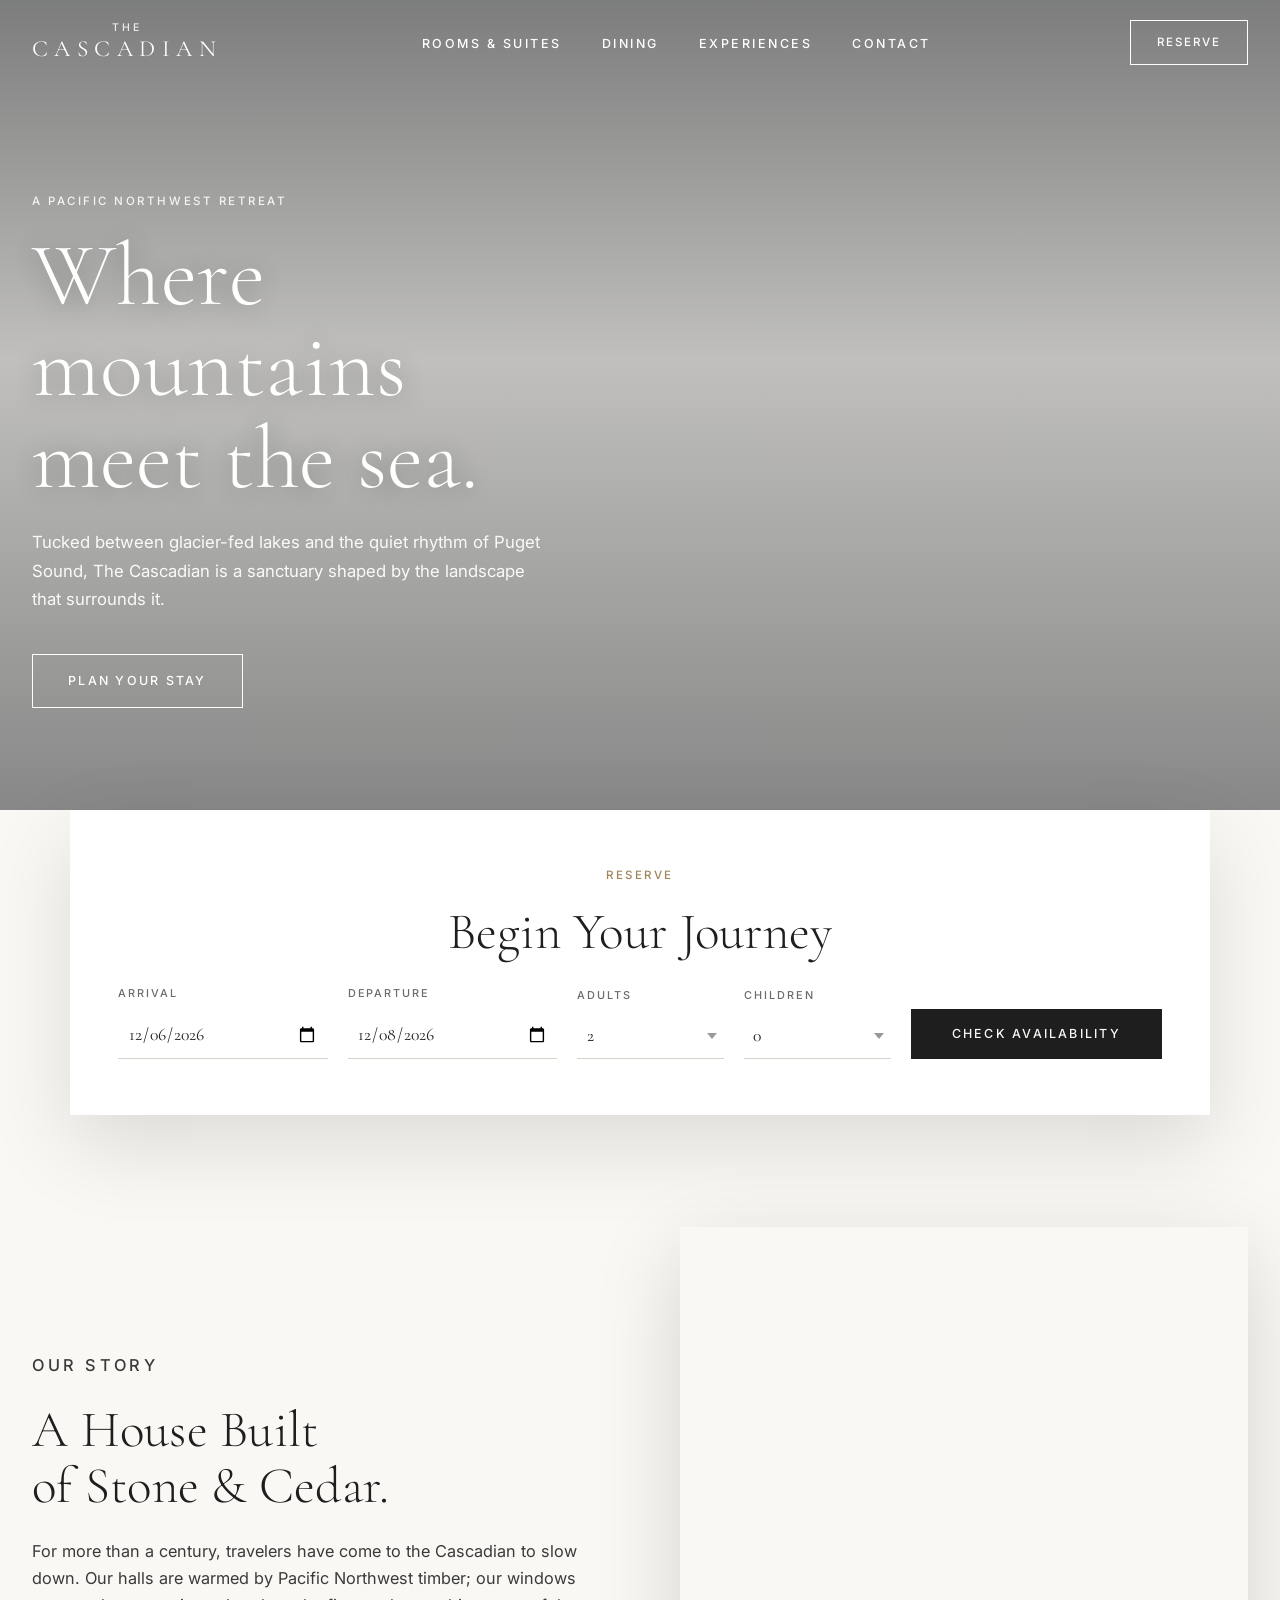
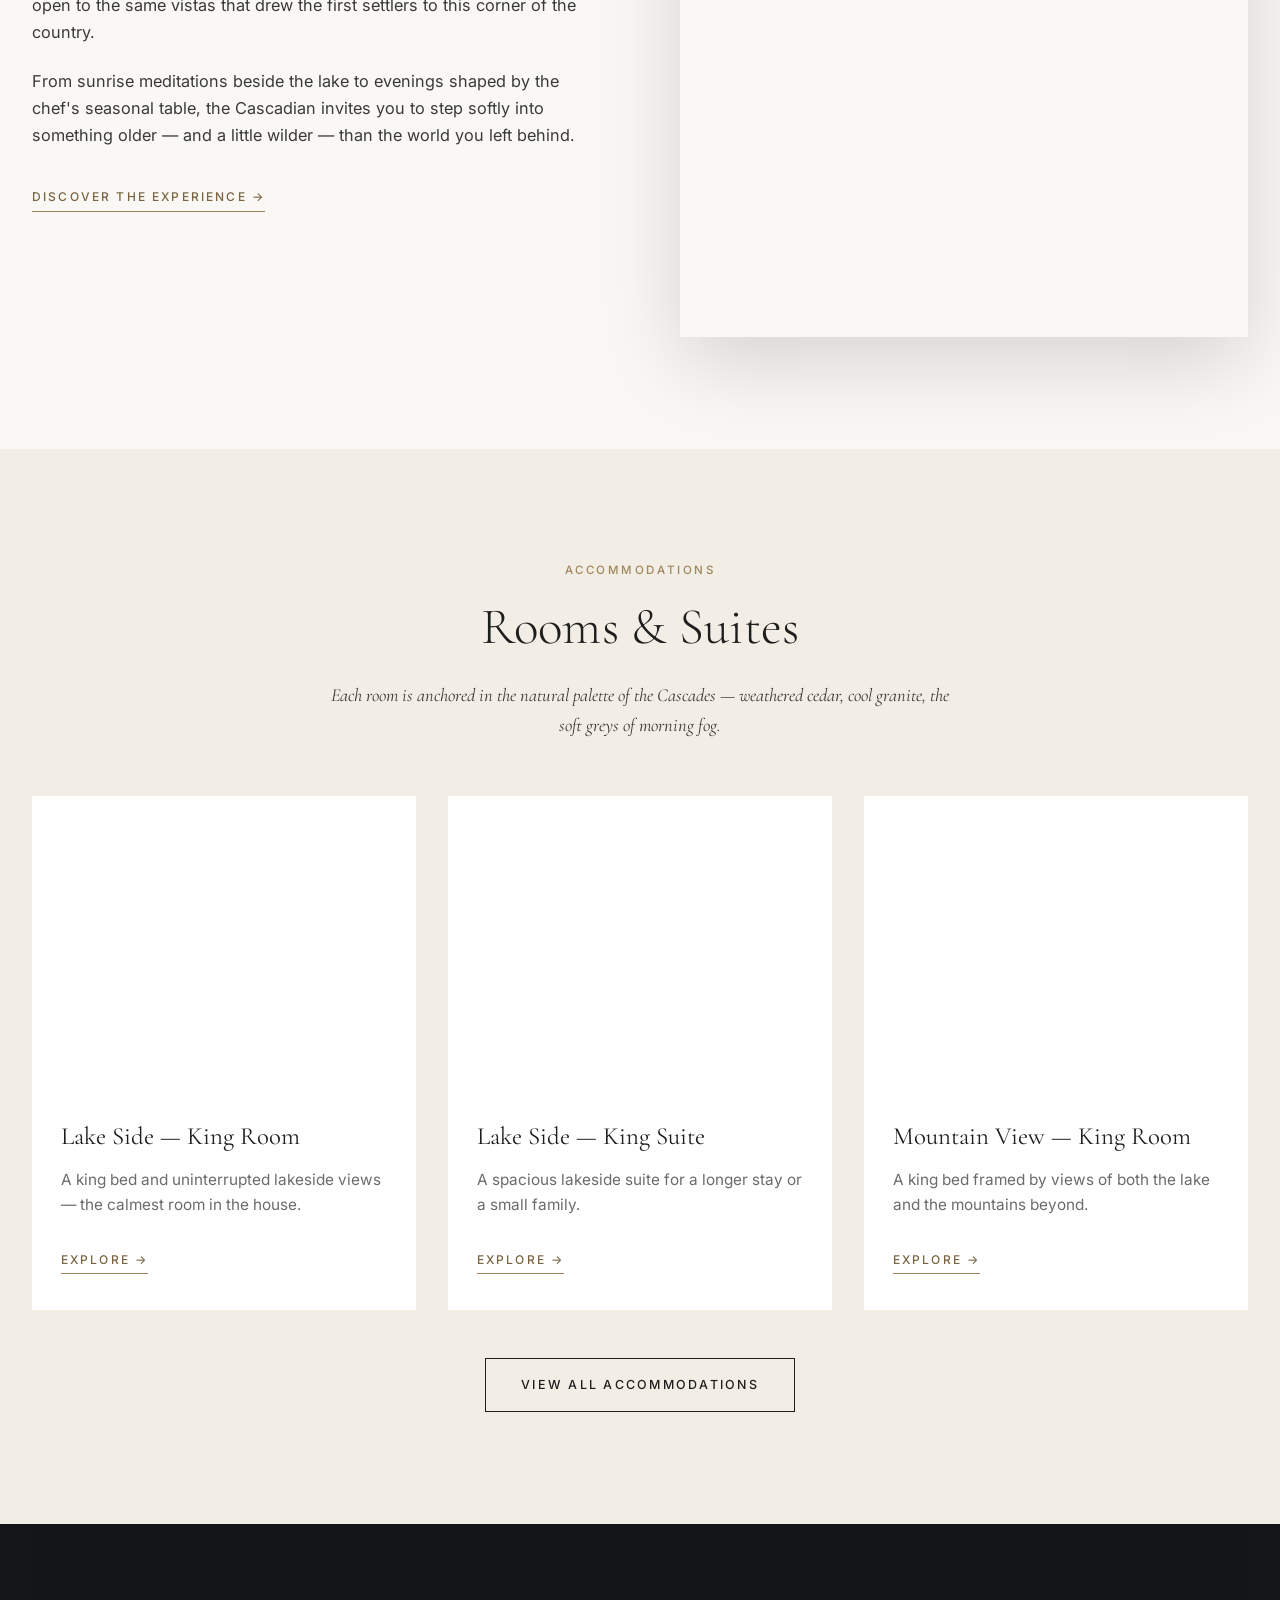
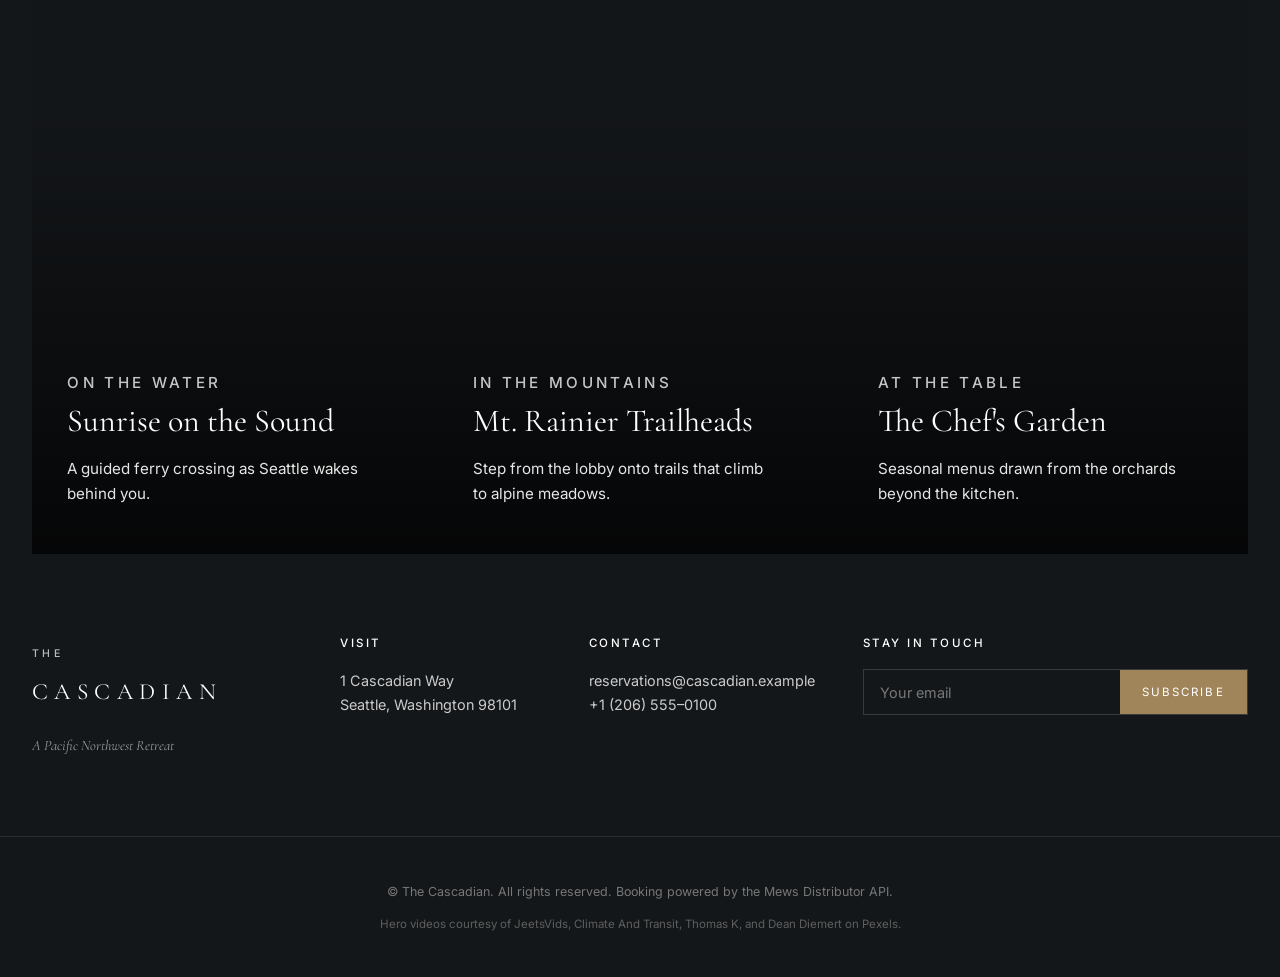
==== index.html @ 7eb07681 "Initial commit" ====
<!DOCTYPE html>
<html lang="en">
<head>
  <meta charset="UTF-8" />
  <meta name="viewport" content="width=device-width, initial-scale=1.0" />
  <title>The Cascadian — A Pacific Northwest Retreat</title>
  <meta name="description" content="The Cascadian — a luxury hideaway in the heart of the Pacific Northwest. Glacier vistas, alpine forests, and the timeless calm of the Sound." />

  <link rel="preconnect" href="https://fonts.googleapis.com" />
  <link rel="preconnect" href="https://fonts.gstatic.com" crossorigin />
  <link href="https://fonts.googleapis.com/css2?family=Cormorant+Garamond:wght@300;400;500;600&family=Inter:wght@300;400;500;600&display=swap" rel="stylesheet" />

  <link rel="stylesheet" href="css/main.css" />
  <link rel="stylesheet" href="css/booking.css" />
</head>
<body>

  <!-- ===================== NAV ===================== -->
  <header class="site-header" id="site-header">
    <div class="nav-inner">
      <a href="index.html" class="brand">
        <span class="brand-mark">THE</span>
        <span class="brand-name">CASCADIAN</span>
      </a>

      <nav class="primary-nav" aria-label="Primary">
        <ul>
          <li><a href="rooms.html">Rooms &amp; Suites</a></li>
          <li><a href="dining.html">Dining</a></li>
          <li><a href="experiences.html">Experiences</a></li>
          <li><a href="#contact">Contact</a></li>
        </ul>
      </nav>

      <a href="#booking" class="cta-book">Reserve</a>
    </div>
  </header>

  <!-- ===================== HERO ===================== -->
  <section class="hero" id="hero">
    <div class="hero-video-stage" aria-hidden="true">
      <video class="hero-video active" autoplay muted loop playsinline preload="auto"
             data-credit="Video by JeetsVids / Pexels"
             src="assets/videos/hero-4-seattle-sunrise.mp4"></video>
      <video class="hero-video" muted loop playsinline preload="auto"
             data-credit="Video by Climate And Transit / Pexels"
             src="assets/videos/hero-3-seattle-from-ferry.mp4"></video>
      <video class="hero-video" muted loop playsinline preload="auto"
             data-credit="Video by Thomas K / Pexels"
             src="assets/videos/hero-5-diablo-lake.mp4"></video>
      <video class="hero-video" muted loop playsinline preload="auto"
             data-credit="Video by Dean Diemert / Pexels"
             src="assets/videos/hero-6-mt-rainier.mp4"></video>
      <video class="hero-video" muted loop playsinline preload="auto"
             data-credit="Video by JeetsVids / Pexels"
             src="assets/videos/hero-7-seattle-sailboat.mp4"></video>
      <div class="hero-tint"></div>
    </div>

    <div class="hero-copy">
      <p class="eyebrow">A Pacific Northwest Retreat</p>
      <h1 class="hero-title">
        Where mountains<br/>
        meet the sea.
      </h1>
      <p class="hero-sub">
        Tucked between glacier-fed lakes and the quiet rhythm of Puget Sound,
        The Cascadian is a sanctuary shaped by the landscape that surrounds it.
      </p>
      <a href="#booking" class="hero-cta">Plan Your Stay</a>
    </div>

    <div class="hero-credit" id="hero-credit"></div>

    <div class="hero-dots" aria-hidden="true">
      <button class="dot active" data-i="0"></button>
      <button class="dot" data-i="1"></button>
      <button class="dot" data-i="2"></button>
      <button class="dot" data-i="3"></button>
      <button class="dot" data-i="4"></button>
    </div>
  </section>

  <!-- ===================== BOOKING WIDGET ===================== -->
  <section class="booking-section" id="booking">
    <div class="container">
      <div class="booking-card">
        <p class="eyebrow center">Reserve</p>
        <h2 class="section-title center">Begin Your Journey</h2>

        <form id="booking-form" class="booking-form" autocomplete="off">
          <div class="field">
            <label for="arrival">Arrival</label>
            <input type="date" id="arrival" name="arrival" required />
          </div>
          <div class="field">
            <label for="departure">Departure</label>
            <input type="date" id="departure" name="departure" required />
          </div>
          <div class="field">
            <label for="adults">Adults</label>
            <select id="adults" name="adults">
              <option value="1">1</option>
              <option value="2" selected>2</option>
              <option value="3">3</option>
              <option value="4">4</option>
            </select>
          </div>
          <div class="field">
            <label for="children">Children</label>
            <select id="children" name="children">
              <option value="0" selected>0</option>
              <option value="1">1</option>
              <option value="2">2</option>
              <option value="3">3</option>
            </select>
          </div>
          <button type="submit" class="btn-primary">Check Availability</button>
        </form>

        <div id="availability-results" class="availability-results" aria-live="polite"></div>
      </div>
    </div>
  </section>

  <!-- ===================== STORY ===================== -->
  <section class="story">
    <div class="container two-col">
      <div class="col-text">
        <p class="eyebrow">Our Story</p>
        <h2 class="section-title">A House Built<br/>of Stone &amp; Cedar.</h2>
        <p>
          For more than a century, travelers have come to the Cascadian to slow
          down. Our halls are warmed by Pacific Northwest timber; our windows
          open to the same vistas that drew the first settlers to this corner of
          the country.
        </p>
        <p>
          From sunrise meditations beside the lake to evenings shaped by the
          chef's seasonal table, the Cascadian invites you to step softly into
          something older &mdash; and a little wilder &mdash; than the world you left behind.
        </p>
        <a href="experiences.html" class="link-arrow">Discover the Experience &rarr;</a>
      </div>
      <div class="col-image">
        <div class="image-frame frame-1"></div>
      </div>
    </div>
  </section>

  <!-- ===================== ROOMS PREVIEW ===================== -->
  <section class="rooms-preview">
    <div class="container">
      <p class="eyebrow center">Accommodations</p>
      <h2 class="section-title center">Rooms &amp; Suites</h2>
      <p class="section-sub center">
        Each room is anchored in the natural palette of the Cascades &mdash;
        weathered cedar, cool granite, the soft greys of morning fog.
      </p>

      <div class="rooms-grid" id="rooms-grid">
        <!-- Three signature categories — pulled from the real Mews inventory. -->
        <article class="room-card">
          <div class="room-image" style="background-image:url('https://cdn.mews-demo.com/Media/Image/dbbd5297-ca27-407a-87df-b4200133aa9d')"></div>
          <div class="room-body">
            <h3>Lake Side &mdash; King Room</h3>
            <p>A king bed and uninterrupted lakeside views &mdash; the calmest room in the house.</p>
            <a href="rooms.html" class="link-arrow">Explore &rarr;</a>
          </div>
        </article>
        <article class="room-card">
          <div class="room-image" style="background-image:url('https://cdn.mews-demo.com/Media/Image/3877921a-9c69-4304-b982-b41f011500d8')"></div>
          <div class="room-body">
            <h3>Lake Side &mdash; King Suite</h3>
            <p>A spacious lakeside suite for a longer stay or a small family.</p>
            <a href="rooms.html" class="link-arrow">Explore &rarr;</a>
          </div>
        </article>
        <article class="room-card">
          <div class="room-image" style="background-image:url('https://cdn.mews-demo.com/Media/Image/ed20877c-2d52-4e7a-87a0-b40c013f46dc')"></div>
          <div class="room-body">
            <h3>Mountain View &mdash; King Room</h3>
            <p>A king bed framed by views of both the lake and the mountains beyond.</p>
            <a href="rooms.html" class="link-arrow">Explore &rarr;</a>
          </div>
        </article>
      </div>

      <div class="center" style="margin-top: 3rem;">
        <a href="rooms.html" class="btn-secondary">View All Accommodations</a>
      </div>
    </div>
  </section>

  <!-- ===================== EXPERIENCES PREVIEW ===================== -->
  <section class="experiences-preview">
    <div class="container">
      <div class="exp-grid">
        <div class="exp-tile exp-tile-1">
          <div class="exp-overlay">
            <p class="eyebrow light">On the Water</p>
            <h3>Sunrise on the Sound</h3>
            <p>A guided ferry crossing as Seattle wakes behind you.</p>
          </div>
        </div>
        <div class="exp-tile exp-tile-2">
          <div class="exp-overlay">
            <p class="eyebrow light">In the Mountains</p>
            <h3>Mt. Rainier Trailheads</h3>
            <p>Step from the lobby onto trails that climb to alpine meadows.</p>
          </div>
        </div>
        <div class="exp-tile exp-tile-3">
          <div class="exp-overlay">
            <p class="eyebrow light">At the Table</p>
            <h3>The Chef's Garden</h3>
            <p>Seasonal menus drawn from the orchards beyond the kitchen.</p>
          </div>
        </div>
      </div>
    </div>
  </section>

  <!-- ===================== FOOTER ===================== -->
  <footer class="site-footer" id="contact">
    <div class="container footer-grid">
      <div>
        <p class="brand-mark dark">THE</p>
        <p class="brand-name dark">CASCADIAN</p>
        <p class="footer-tag">A Pacific Northwest Retreat</p>
      </div>
      <div>
        <h4>Visit</h4>
        <p>1 Cascadian Way<br/>Seattle, Washington 98101</p>
      </div>
      <div>
        <h4>Contact</h4>
        <p>reservations@cascadian.example<br/>+1 (206) 555&ndash;0100</p>
      </div>
      <div>
        <h4>Stay in Touch</h4>
        <form class="newsletter" onsubmit="event.preventDefault(); this.querySelector('button').textContent='Subscribed';">
          <input type="email" placeholder="Your email" required />
          <button type="submit">Subscribe</button>
        </form>
      </div>
    </div>
    <div class="footer-base">
      <p>&copy; The Cascadian. All rights reserved. Booking powered by the Mews Distributor API.</p>
      <p class="legal-small">Hero videos courtesy of JeetsVids, Climate And Transit, Thomas K, and Dean Diemert on Pexels.</p>
    </div>
  </footer>

  <script src="js/config.js"></script>
  <script src="js/main.js"></script>
  <script src="js/booking.js"></script>
</body>
</html>
---- css/main.css ----
/* ============================================================
   THE CASCADIAN — main stylesheet
   Inspired by ritzcarlton.com — serif display, generous whitespace,
   muted earth/ash palette.
   ============================================================ */

:root {
  --bg:        #faf8f4;   /* warm off-white */
  --ink:       #1e1e1e;
  --ink-soft:  #3a3a3a;
  --muted:     #6b6b6b;
  --line:      #d8d2c8;
  --gold:      #a0855b;   /* understated accent */
  --gold-dark: #7a6442;
  --dark:      #14171a;

  --serif: "Cormorant Garamond", "Hoefler Text", "Garamond", serif;
  --sans:  "Inter", -apple-system, BlinkMacSystemFont, "Helvetica Neue", sans-serif;

  --container: 1280px;
  --nav-h: 84px;
}

/* ===== reset ===== */
*, *::before, *::after { box-sizing: border-box; }
html, body { margin: 0; padding: 0; }
body {
  background: var(--bg);
  color: var(--ink);
  font-family: var(--sans);
  font-size: 16px;
  line-height: 1.65;
  -webkit-font-smoothing: antialiased;
  -moz-osx-font-smoothing: grayscale;
}
img, video { display: block; max-width: 100%; }
a { color: inherit; text-decoration: none; }
button { font: inherit; cursor: pointer; border: none; background: none; color: inherit; }
ul { list-style: none; padding: 0; margin: 0; }

.container { max-width: var(--container); margin: 0 auto; padding: 0 2rem; }
.center { text-align: center; }

/* ===== typography ===== */
.eyebrow {
  font-family: var(--sans);
  text-transform: uppercase;
  letter-spacing: 0.22em;
  font-size: 0.72rem;
  font-weight: 500;
  color: var(--gold);
  margin: 0 0 1.2rem 0;
}
.eyebrow.light { color: rgba(255,255,255,0.85); }
.eyebrow.center { display: block; }

.section-title {
  font-family: var(--serif);
  font-weight: 300;
  font-size: clamp(2.2rem, 4vw, 3.6rem);
  line-height: 1.1;
  letter-spacing: 0.005em;
  margin: 0 0 1.5rem 0;
}
.section-sub {
  font-family: var(--serif);
  font-style: italic;
  font-size: 1.15rem;
  color: var(--ink-soft);
  max-width: 640px;
  margin: 0 auto 3.5rem auto;
}

.link-arrow {
  display: inline-block;
  font-family: var(--sans);
  text-transform: uppercase;
  letter-spacing: 0.18em;
  font-size: 0.75rem;
  font-weight: 500;
  color: var(--gold-dark);
  border-bottom: 1px solid var(--gold);
  padding-bottom: 4px;
  margin-top: 1rem;
  transition: color .2s ease, border-color .2s ease;
}
.link-arrow:hover { color: var(--ink); border-color: var(--ink); }

/* ===== buttons ===== */
.btn-primary, .btn-secondary, .hero-cta, .cta-book {
  display: inline-block;
  font-family: var(--sans);
  text-transform: uppercase;
  letter-spacing: 0.18em;
  font-size: 0.78rem;
  font-weight: 500;
  padding: 1rem 2.2rem;
  border: 1px solid var(--ink);
  transition: background .25s ease, color .25s ease, border-color .25s ease;
}
.btn-primary { background: var(--ink); color: var(--bg); }
.btn-primary:hover { background: transparent; color: var(--ink); }
.btn-secondary { background: transparent; color: var(--ink); }
.btn-secondary:hover { background: var(--ink); color: var(--bg); }

/* ===== nav ===== */
.site-header {
  position: fixed; top: 0; left: 0; right: 0;
  height: var(--nav-h);
  z-index: 100;
  background: transparent;
  transition: background .35s ease, box-shadow .35s ease, color .35s ease;
  color: #fff;
}
.site-header.scrolled {
  background: rgba(250, 248, 244, 0.97);
  color: var(--ink);
  box-shadow: 0 1px 0 var(--line);
}
.nav-inner {
  max-width: var(--container);
  height: 100%;
  margin: 0 auto;
  padding: 0 2rem;
  display: flex;
  align-items: center;
  justify-content: space-between;
  gap: 2rem;
}
.brand { display: flex; flex-direction: column; align-items: center; line-height: 1; }
.brand-mark {
  font-family: var(--sans);
  font-size: 0.66rem;
  font-weight: 500;
  letter-spacing: 0.32em;
  opacity: 0.85;
}
.brand-name {
  font-family: var(--serif);
  font-size: 1.45rem;
  font-weight: 400;
  letter-spacing: 0.28em;
  margin-top: 4px;
}
.brand-mark.dark { color: var(--ink); }
.brand-name.dark { color: var(--ink); }

.primary-nav ul {
  display: flex;
  gap: 2.5rem;
}
.primary-nav a {
  font-size: 0.78rem;
  text-transform: uppercase;
  letter-spacing: 0.2em;
  font-weight: 500;
  padding: .5rem 0;
  border-bottom: 1px solid transparent;
  transition: border-color .25s ease;
}
.primary-nav a:hover { border-color: currentColor; }

.cta-book {
  padding: .75rem 1.6rem;
  border-color: currentColor;
  font-size: 0.72rem;
}
.cta-book:hover { background: currentColor; color: var(--ink); }
.site-header.scrolled .cta-book:hover { background: var(--ink); color: var(--bg); }

/* ===== hero ===== */
.hero {
  position: relative;
  min-height: 100vh;
  width: 100%;
  overflow: hidden;
  color: #fff;
  display: flex;
  align-items: center;
}
.hero-video-stage {
  position: absolute; inset: 0;
  z-index: 0;
}
.hero-video {
  position: absolute; inset: 0;
  width: 100%; height: 100%;
  object-fit: cover;
  opacity: 0;
  transition: opacity 1.6s ease-in-out;
}
.hero-video.active { opacity: 1; }
.hero-tint {
  position: absolute; inset: 0;
  background:
    linear-gradient(180deg,
      rgba(20,23,26,0.55) 0%,
      rgba(20,23,26,0.25) 40%,
      rgba(20,23,26,0.55) 100%);
}

.hero-copy {
  position: relative; z-index: 2;
  max-width: var(--container);
  width: 100%;
  margin: 0 auto;
  padding: 0 2rem;
}
.hero-copy .eyebrow { color: rgba(255,255,255,0.88); }
.hero-title {
  font-family: var(--serif);
  font-weight: 300;
  font-size: clamp(2.8rem, 7vw, 6rem);
  line-height: 1.02;
  letter-spacing: 0.005em;
  margin: 0 0 1.5rem 0;
  max-width: 12ch;
  text-shadow: 0 2px 24px rgba(0,0,0,0.3);
}
.hero-sub {
  max-width: 520px;
  font-size: 1.05rem;
  line-height: 1.7;
  margin-bottom: 2.5rem;
  opacity: 0.95;
}
.hero-cta {
  color: #fff;
  border-color: #fff;
}
.hero-cta:hover { background: #fff; color: var(--ink); }

.hero-credit {
  position: absolute;
  right: 1.5rem;
  bottom: 1.25rem;
  z-index: 2;
  font-size: 0.7rem;
  letter-spacing: 0.1em;
  color: rgba(255,255,255,0.55);
  text-transform: uppercase;
}
.hero-dots {
  position: absolute;
  left: 50%;
  bottom: 2.5rem;
  z-index: 2;
  transform: translateX(-50%);
  display: flex;
  gap: 0.7rem;
}
.dot {
  width: 30px; height: 2px;
  background: rgba(255,255,255,0.4);
  transition: background .3s ease;
}
.dot.active { background: rgba(255,255,255,1); }

/* ===== sections ===== */
section { padding: 7rem 0; }

.two-col {
  display: grid;
  grid-template-columns: 1fr 1fr;
  gap: 5rem;
  align-items: center;
}
.story .col-text p {
  color: var(--ink-soft);
  margin-bottom: 1.4rem;
  font-size: 1.02rem;
}
.image-frame {
  width: 100%;
  aspect-ratio: 4/5;
  background-size: cover;
  background-position: center;
  box-shadow: 0 25px 80px rgba(0,0,0,0.15);
}
.frame-1 { background-image: url('https://images.pexels.com/photos/35660010/pexels-photo-35660010.jpeg?auto=compress&cs=tinysrgb&w=1400'); }

/* ===== rooms preview ===== */
.rooms-preview { background: #f3eee5; }
.rooms-grid {
  display: grid;
  grid-template-columns: repeat(3, 1fr);
  gap: 2rem;
}
.room-card {
  background: #fff;
  display: flex;
  flex-direction: column;
  transition: transform .35s ease, box-shadow .35s ease;
}
.room-card:hover {
  transform: translateY(-6px);
  box-shadow: 0 30px 60px rgba(0,0,0,0.12);
}
.room-image {
  width: 100%;
  aspect-ratio: 4/3;
  background-size: cover;
  background-position: center;
}
.room-body { padding: 2rem 1.8rem 2.2rem; }
.room-body h3 {
  font-family: var(--serif);
  font-weight: 400;
  font-size: 1.55rem;
  margin: 0 0 0.6rem 0;
}
.room-body p {
  color: var(--muted);
  margin: 0 0 1rem 0;
  font-size: 0.96rem;
}
.room-price {
  font-family: var(--serif);
  color: var(--ink);
  font-size: 1.1rem;
  margin: 0.5rem 0 0.5rem 0;
}
.room-price small {
  font-family: var(--sans);
  color: var(--muted);
  font-size: 0.75rem;
  letter-spacing: 0.1em;
  text-transform: uppercase;
  margin-left: 0.4rem;
}

/* ===== experiences ===== */
.experiences-preview { background: var(--dark); color: #fff; padding: 0; }
.exp-grid {
  display: grid;
  grid-template-columns: repeat(3, 1fr);
  min-height: 70vh;
}
.exp-tile {
  position: relative;
  background-size: cover;
  background-position: center;
  display: flex;
  align-items: flex-end;
  padding: 3rem 2.2rem;
  min-height: 480px;
  transition: filter .4s ease;
}
.exp-tile::before {
  content: "";
  position: absolute; inset: 0;
  background: linear-gradient(180deg, rgba(0,0,0,0.05) 30%, rgba(0,0,0,0.75) 100%);
  transition: background .4s ease;
}
.exp-tile:hover::before { background: linear-gradient(180deg, rgba(0,0,0,0.2) 0%, rgba(0,0,0,0.85) 100%); }
.exp-tile-1 { background-image: url('https://images.unsplash.com/photo-1502920917128-1aa500764cbd?auto=format&fit=crop&w=1600&q=80'); }
.exp-tile-2 { background-image: url('https://images.unsplash.com/photo-1464822759023-fed622ff2c3b?auto=format&fit=crop&w=1600&q=80'); }
.exp-tile-3 { background-image: url('https://images.unsplash.com/photo-1414235077428-338989a2e8c0?auto=format&fit=crop&w=1600&q=80'); }
.exp-overlay { position: relative; z-index: 1; }
.exp-overlay h3 {
  font-family: var(--serif);
  font-weight: 400;
  font-size: 2rem;
  margin: 0 0 0.5rem 0;
}
.exp-overlay p {
  margin: 0;
  font-size: 0.95rem;
  opacity: 0.9;
  max-width: 30ch;
}

/* ===== story ===== */
.story { background: var(--bg); }

/* ===== footer ===== */
.site-footer {
  background: var(--dark);
  color: #cbcbcb;
  padding: 5rem 0 2rem;
  font-size: 0.9rem;
}
.footer-grid {
  display: grid;
  grid-template-columns: 1.3fr 1fr 1fr 1.4fr;
  gap: 3rem;
}
.site-footer h4 {
  font-family: var(--sans);
  text-transform: uppercase;
  letter-spacing: 0.22em;
  font-size: 0.72rem;
  color: #fff;
  margin: 0 0 1rem 0;
  font-weight: 500;
}
.site-footer .brand-mark.dark { color: #fff; opacity: 0.7; }
.site-footer .brand-name.dark { color: #fff; }
.footer-tag {
  font-family: var(--serif);
  font-style: italic;
  margin-top: 0.6rem;
  color: #9b9b9b;
}
.newsletter {
  display: flex;
  border: 1px solid #3a3a3a;
}
.newsletter input {
  flex: 1;
  background: transparent;
  border: none;
  padding: 0.85rem 1rem;
  color: #fff;
  font-family: var(--sans);
  font-size: 0.9rem;
}
.newsletter input::placeholder { color: #777; }
.newsletter input:focus { outline: none; }
.newsletter button {
  background: var(--gold);
  color: #fff;
  padding: 0 1.4rem;
  font-size: 0.72rem;
  letter-spacing: 0.18em;
  text-transform: uppercase;
  transition: background .25s ease;
}
.newsletter button:hover { background: var(--gold-dark); }
.footer-base {
  margin-top: 4rem;
  padding-top: 2rem;
  border-top: 1px solid #2a2d31;
  text-align: center;
  color: #777;
  font-size: 0.78rem;
}
.legal-small {
  margin-top: 0.5rem;
  font-size: 0.72rem;
  color: #5e5e5e;
}

/* ===== sub-page hero (rooms, dining, experiences) ===== */
.subhero {
  position: relative;
  height: 65vh;
  min-height: 460px;
  display: flex;
  align-items: center;
  color: #fff;
  background-size: cover;
  background-position: center;
  overflow: hidden;
}
.subhero::before {
  content: "";
  position: absolute; inset: 0;
  background: linear-gradient(180deg, rgba(20,23,26,0.5) 0%, rgba(20,23,26,0.7) 100%);
}
.subhero .container {
  position: relative;
  z-index: 1;
}
.subhero .eyebrow { color: rgba(255,255,255,0.85); }
.subhero h1 {
  font-family: var(--serif);
  font-weight: 300;
  font-size: clamp(2.5rem, 6vw, 4.8rem);
  line-height: 1.05;
  margin: 0;
  max-width: 14ch;
  text-shadow: 0 2px 24px rgba(0,0,0,0.3);
}

/* Solid backgrounds for sub-page hero panels */
.subhero.rooms     { background-image: url('https://images.pexels.com/photos/6919879/pexels-photo-6919879.jpeg'); }
.subhero.dining    { background-image: url('https://images.unsplash.com/photo-1414235077428-338989a2e8c0?auto=format&fit=crop&w=2000&q=80'); }
.subhero.experiences { background-image: url('https://images.unsplash.com/photo-1464822759023-fed622ff2c3b?auto=format&fit=crop&w=2000&q=80'); }

/* ===== room detail rows ===== */
.room-row {
  display: grid;
  grid-template-columns: 1fr 1fr;
  gap: 4rem;
  align-items: center;
  padding: 5rem 0;
  border-bottom: 1px solid var(--line);
}
.room-row:last-child { border-bottom: none; }
.room-row.reverse .col-image { order: 2; }
.room-row .col-image {
  width: 100%;
  aspect-ratio: 4/3;
  background-size: cover;
  background-position: center;
  box-shadow: 0 25px 60px rgba(0,0,0,0.12);
}
.room-row h3 {
  font-family: var(--serif);
  font-weight: 300;
  font-size: clamp(1.8rem, 3vw, 2.8rem);
  margin: 0 0 1rem 0;
}
.room-row .room-meta {
  display: flex;
  gap: 1.5rem;
  margin: 1.5rem 0;
  font-size: 0.78rem;
  text-transform: uppercase;
  letter-spacing: 0.16em;
  color: var(--muted);
}
.room-row p {
  color: var(--ink-soft);
  font-size: 1.02rem;
  margin: 0 0 1.2rem 0;
}
.room-row .room-price {
  font-family: var(--serif);
  font-size: 1.6rem;
  margin: 1.5rem 0;
}
.room-row .room-price small {
  font-family: var(--sans);
  color: var(--muted);
  font-size: 0.7rem;
  letter-spacing: 0.18em;
  text-transform: uppercase;
  margin-left: 0.5rem;
}

/* ===== dining cards ===== */
.dining-grid {
  display: grid;
  grid-template-columns: repeat(2, 1fr);
  gap: 3rem;
  margin-top: 3rem;
}
.dining-card {
  background: #fff;
  padding: 0;
  box-shadow: 0 15px 40px rgba(0,0,0,0.08);
}
.dining-card .di-img {
  width: 100%;
  aspect-ratio: 16/10;
  background-size: cover;
  background-position: center;
}
.dining-card .di-body { padding: 2rem 2rem 2.5rem; }
.dining-card h3 {
  font-family: var(--serif);
  font-weight: 400;
  font-size: 1.7rem;
  margin: 0 0 0.5rem 0;
}
.dining-card .di-sub {
  font-family: var(--serif);
  font-style: italic;
  color: var(--gold-dark);
  margin: 0 0 1rem 0;
}
.dining-card p { color: var(--ink-soft); }

/* ===== experiences ===== */
.exp-list {
  display: grid;
  grid-template-columns: repeat(2, 1fr);
  gap: 3rem;
  margin-top: 3rem;
}
.exp-item {
  display: grid;
  grid-template-columns: 0.9fr 1.1fr;
  gap: 1.5rem;
  align-items: center;
}
.exp-item .exp-img {
  width: 100%;
  aspect-ratio: 4/3;
  background-size: cover;
  background-position: center;
}
.exp-item h3 {
  font-family: var(--serif);
  font-weight: 400;
  font-size: 1.5rem;
  margin: 0 0 0.4rem 0;
}
.exp-item p { color: var(--ink-soft); font-size: 0.95rem; margin: 0; }

/* ===== responsive ===== */
@media (max-width: 960px) {
  .primary-nav { display: none; }
  .rooms-grid { grid-template-columns: 1fr; }
  .exp-grid { grid-template-columns: 1fr; }
  .two-col { grid-template-columns: 1fr; gap: 2.5rem; }
  .footer-grid { grid-template-columns: 1fr 1fr; }
  section { padding: 5rem 0; }
  .room-row { grid-template-columns: 1fr; gap: 2rem; }
  .room-row.reverse .col-image { order: 0; }
  .dining-grid, .exp-list { grid-template-columns: 1fr; }
  .exp-item { grid-template-columns: 1fr; }
}
@media (max-width: 560px) {
  .footer-grid { grid-template-columns: 1fr; }
  .nav-inner { padding: 0 1.2rem; }
  .container { padding: 0 1.2rem; }
}
---- css/booking.css ----
/* ============================================================
   Booking widget — Mews Distributor surface
   ============================================================ */

.booking-section {
  background: var(--bg);
  padding: 0;
  position: relative;
  z-index: 5;
  margin-top: -90px;     /* float card into the hero */
}

.booking-card {
  background: #fff;
  padding: 3.5rem 3rem;
  max-width: 1140px;
  margin: 0 auto;
  box-shadow: 0 30px 80px rgba(0,0,0,0.12);
}

.booking-form {
  display: grid;
  grid-template-columns: 1fr 1fr 0.7fr 0.7fr 1.2fr;
  gap: 1.25rem;
  align-items: end;
  margin-top: 1.5rem;
}

.field {
  display: flex;
  flex-direction: column;
}
.field label {
  font-family: var(--sans);
  text-transform: uppercase;
  letter-spacing: 0.18em;
  font-size: 0.68rem;
  color: var(--muted);
  margin-bottom: 0.55rem;
  font-weight: 500;
}
.field input,
.field select {
  font-family: var(--serif);
  font-size: 1.1rem;
  padding: 0.75rem 0.6rem;
  border: none;
  border-bottom: 1px solid var(--line);
  background: transparent;
  color: var(--ink);
  border-radius: 0;
  transition: border-color .25s ease;
  appearance: none;
  -webkit-appearance: none;
}
.field input:focus,
.field select:focus {
  outline: none;
  border-bottom-color: var(--ink);
}
.field select {
  background-image: url("data:image/svg+xml,%3Csvg xmlns='http://www.w3.org/2000/svg' width='10' height='6' viewBox='0 0 10 6'%3E%3Cpath fill='%23999' d='M0 0l5 6 5-6z'/%3E%3C/svg%3E");
  background-repeat: no-repeat;
  background-position: right 0.4rem center;
  padding-right: 1.5rem;
}

.booking-form .btn-primary {
  height: 50px;
  padding: 0 1.5rem;
  white-space: nowrap;
}

/* ===== availability results ===== */
.availability-results {
  margin-top: 3rem;
}
.availability-results:empty { display: none; }

.av-status {
  font-family: var(--serif);
  font-style: italic;
  color: var(--muted);
  text-align: center;
  padding: 2rem 0;
}
.av-error {
  background: #fbf2ee;
  border-left: 3px solid #c46a4c;
  padding: 1.2rem 1.4rem;
  color: #6b3a2a;
  font-size: 0.95rem;
}
.av-error strong { display: block; margin-bottom: 0.3rem; }

.av-grid {
  display: grid;
  grid-template-columns: 1fr;
  gap: 1.5rem;
}

.av-card {
  display: grid;
  grid-template-columns: 280px 1fr auto;
  gap: 2rem;
  align-items: center;
  padding: 1.5rem;
  border: 1px solid var(--line);
  background: #fdfcf9;
  transition: box-shadow .25s ease, transform .25s ease;
}
.av-card:hover {
  box-shadow: 0 15px 40px rgba(0,0,0,0.06);
  transform: translateY(-2px);
}
.av-card .av-img {
  width: 100%;
  aspect-ratio: 4/3;
  background-size: cover;
  background-position: center;
  background-color: #e9e2d3;
}
.av-card .av-info h4 {
  font-family: var(--serif);
  font-weight: 400;
  font-size: 1.6rem;
  margin: 0 0 0.4rem 0;
}
.av-card .av-info p {
  color: var(--muted);
  margin: 0 0 0.6rem 0;
  font-size: 0.95rem;
}
.av-card .av-meta {
  display: flex;
  gap: 1.2rem;
  font-size: 0.78rem;
  text-transform: uppercase;
  letter-spacing: 0.14em;
  color: var(--ink-soft);
}
.av-rate {
  margin: 0.8rem 0 0 0 !important;
  font-family: var(--serif);
  color: var(--gold-dark);
  font-size: 0.95rem;
}
.av-card .av-price {
  text-align: right;
  min-width: 180px;
}
.av-price .price-val {
  font-family: var(--serif);
  font-size: 2rem;
  color: var(--ink);
  display: block;
  margin-bottom: 0.2rem;
}
.av-price .price-unit {
  display: block;
  font-size: 0.7rem;
  text-transform: uppercase;
  letter-spacing: 0.18em;
  color: var(--muted);
  margin-bottom: 1rem;
}

/* ===== distributor disabled banner ===== */
.distributor-disabled {
  background: #fef9ec;
  border: 1px solid #e7d59c;
  color: #6e5410;
  padding: 1.2rem 1.4rem;
  margin-top: 2rem;
  font-size: 0.9rem;
  line-height: 1.6;
}
.distributor-disabled code {
  background: rgba(0,0,0,0.06);
  padding: 0.1rem 0.4rem;
  font-size: 0.85rem;
  border-radius: 2px;
}

/* ===== responsive ===== */
@media (max-width: 960px) {
  .booking-section { margin-top: -40px; }
  .booking-card { padding: 2.5rem 1.5rem; }
  .booking-form {
    grid-template-columns: 1fr 1fr;
  }
  .booking-form .btn-primary { grid-column: 1 / -1; }
  .av-card {
    grid-template-columns: 1fr;
    gap: 1rem;
  }
  .av-card .av-price { text-align: left; }
}
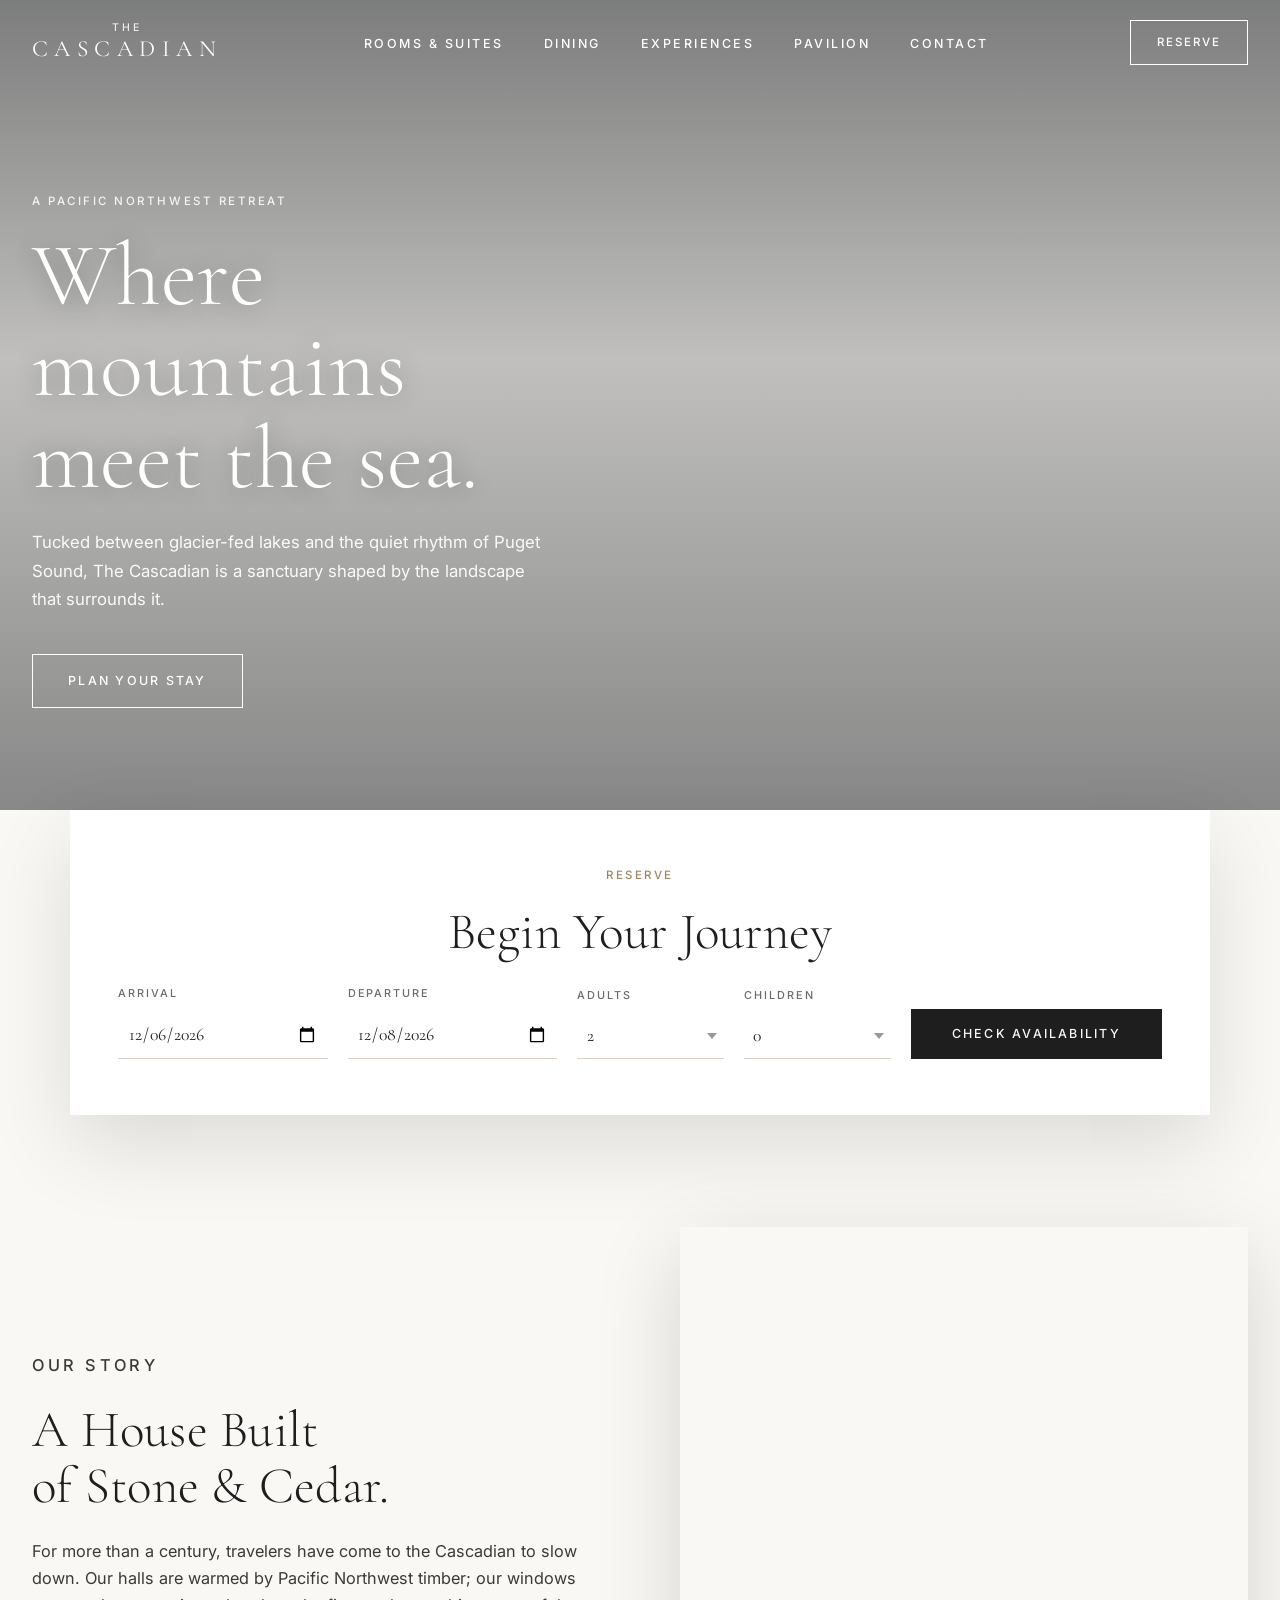
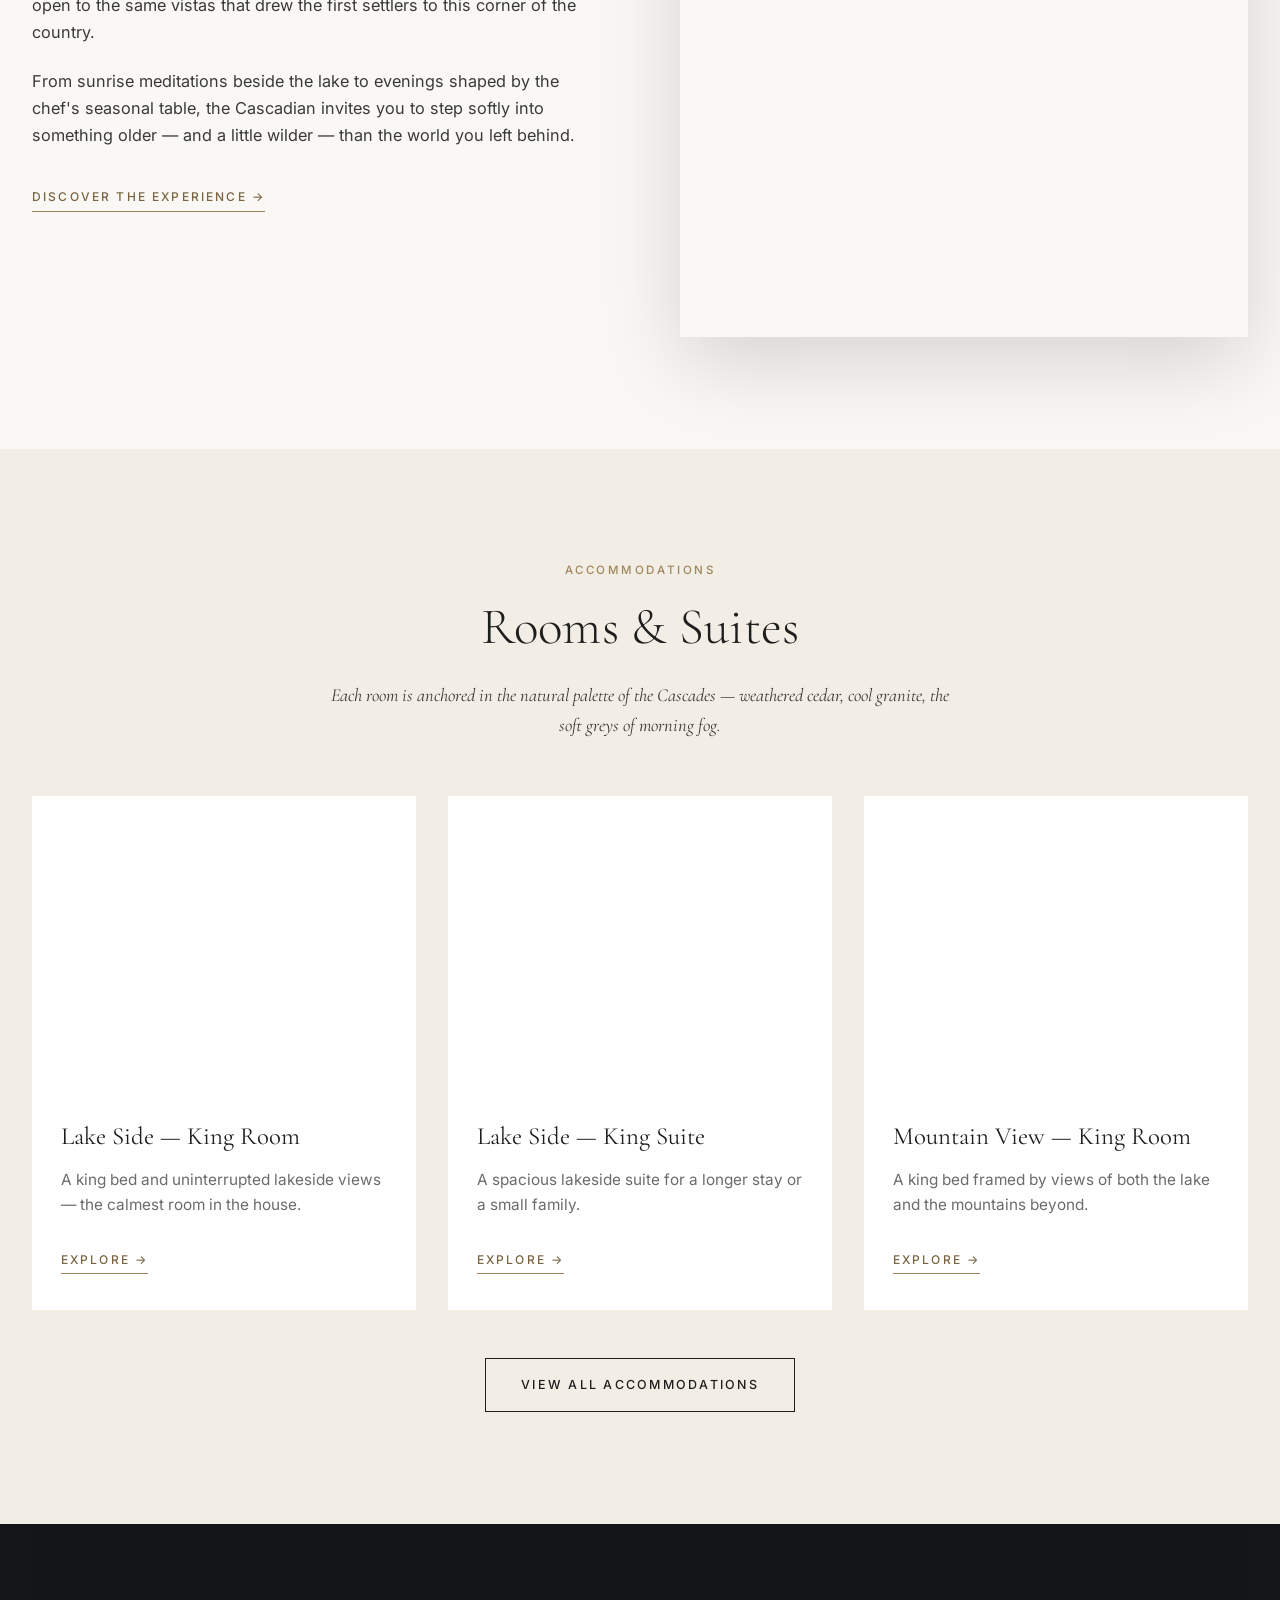
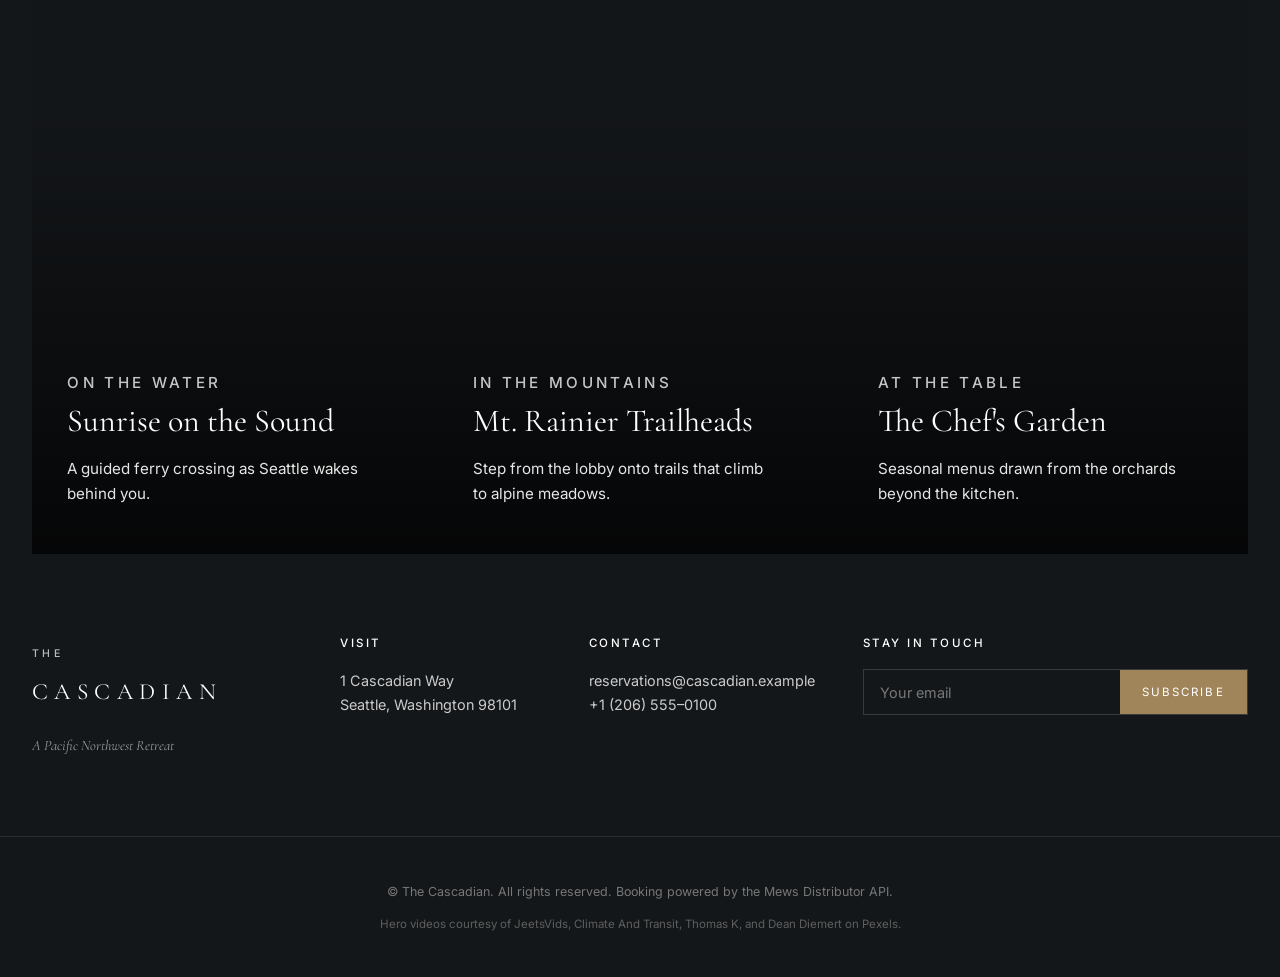
==== commit 95baf44d: "Add Springer Pavilion event ticketing A 30-seat venue page that sells tickets to in-house guests and" ====
--- a/index.html
+++ b/index.html
@@ -28,6 +28,7 @@
           <li><a href="rooms.html">Rooms &amp; Suites</a></li>
           <li><a href="dining.html">Dining</a></li>
           <li><a href="experiences.html">Experiences</a></li>
+          <li><a href="pavilion.html">Pavilion</a></li>
           <li><a href="#contact">Contact</a></li>
         </ul>
       </nav>
@@ -41,19 +42,19 @@
     <div class="hero-video-stage" aria-hidden="true">
       <video class="hero-video active" autoplay muted loop playsinline preload="auto"
              data-credit="Video by JeetsVids / Pexels"
-             src="assets/videos/hero-4-seattle-sunrise.mp4"></video>
+             src="https://github.com/blainehindman-mews/demo-api-booking-engine/releases/download/v1.0/hero-4-seattle-sunrise.mp4"></video>
       <video class="hero-video" muted loop playsinline preload="auto"
              data-credit="Video by Climate And Transit / Pexels"
-             src="assets/videos/hero-3-seattle-from-ferry.mp4"></video>
+             src="https://github.com/blainehindman-mews/demo-api-booking-engine/releases/download/v1.0/hero-3-seattle-from-ferry.mp4"></video>
       <video class="hero-video" muted loop playsinline preload="auto"
              data-credit="Video by Thomas K / Pexels"
-             src="assets/videos/hero-5-diablo-lake.mp4"></video>
+             src="https://github.com/blainehindman-mews/demo-api-booking-engine/releases/download/v1.0/hero-5-diablo-lake.mp4"></video>
       <video class="hero-video" muted loop playsinline preload="auto"
              data-credit="Video by Dean Diemert / Pexels"
-             src="assets/videos/hero-6-mt-rainier.mp4"></video>
+             src="https://github.com/blainehindman-mews/demo-api-booking-engine/releases/download/v1.0/hero-6-mt-rainier.mp4"></video>
       <video class="hero-video" muted loop playsinline preload="auto"
              data-credit="Video by JeetsVids / Pexels"
-             src="assets/videos/hero-7-seattle-sailboat.mp4"></video>
+             src="https://github.com/blainehindman-mews/demo-api-booking-engine/releases/download/v1.0/hero-7-seattle-sailboat.mp4"></video>
       <div class="hero-tint"></div>
     </div>
 
--- a/css/main.css
+++ b/css/main.css
@@ -165,8 +165,12 @@
   border-color: currentColor;
   font-size: 0.72rem;
 }
-.cta-book:hover { background: currentColor; color: var(--ink); }
-.site-header.scrolled .cta-book:hover { background: var(--ink); color: var(--bg); }
+/* Hover is the same gesture in both header states: ink fill, light label.
+   Don't reach for `currentColor` here — in any property other than `color`
+   it resolves against the `color` this very rule sets, so `background:
+   currentColor` + `color: var(--ink)` both land on ink and the label
+   disappears into the fill. Name the colours explicitly. */
+.cta-book:hover { background: var(--ink); color: var(--bg); border-color: var(--ink); }
 
 /* ===== hero ===== */
 .hero {
--- a/css/booking.css
+++ b/css/booking.css
@@ -180,6 +180,204 @@
   padding: 0.1rem 0.4rem;
   font-size: 0.85rem;
   border-radius: 2px;
+}
+
+/* ===== per-room availability calendar modal ===== */
+body.cal-modal-open { overflow: hidden; }
+
+.cal-modal {
+  position: fixed;
+  inset: 0;
+  z-index: 200;
+  display: none;
+  align-items: center;
+  justify-content: center;
+  padding: 1.5rem;
+}
+.cal-modal.is-open { display: flex; }
+
+.cal-modal-backdrop {
+  position: absolute;
+  inset: 0;
+  background: rgba(20, 23, 26, 0.55);
+}
+
+.cal-modal-panel {
+  position: relative;
+  background: #fff;
+  width: 100%;
+  max-width: 640px;
+  max-height: calc(100vh - 3rem);
+  overflow-y: auto;
+  padding: 2.5rem 2.5rem 2rem;
+  box-shadow: 0 30px 80px rgba(0,0,0,0.25);
+}
+.cal-modal-panel h3 {
+  font-family: var(--serif);
+  font-weight: 400;
+  font-size: 1.9rem;
+  margin: 0.2rem 0 1.4rem;
+}
+
+.cal-modal-close {
+  position: absolute;
+  top: 1.2rem;
+  right: 1.4rem;
+  background: none;
+  border: none;
+  font-size: 1.6rem;
+  line-height: 1;
+  color: var(--muted);
+  cursor: pointer;
+  padding: 0.2rem 0.4rem;
+}
+.cal-modal-close:hover { color: var(--ink); }
+
+.cal-month-nav {
+  display: flex;
+  align-items: center;
+  justify-content: space-between;
+  margin-bottom: 1rem;
+}
+.cal-month-label {
+  font-family: var(--serif);
+  font-size: 1.15rem;
+  color: var(--ink);
+}
+.cal-nav-btn {
+  background: none;
+  border: 1px solid var(--line);
+  width: 34px;
+  height: 34px;
+  font-size: 1rem;
+  color: var(--ink);
+  cursor: pointer;
+  transition: background .2s ease, color .2s ease, border-color .2s ease;
+}
+.cal-nav-btn:hover:not(:disabled) { background: var(--ink); color: var(--bg); border-color: var(--ink); }
+.cal-nav-btn:disabled { opacity: 0.3; cursor: default; }
+
+.cal-grid-wrap { position: relative; min-height: 260px; }
+
+.cal-weekdays {
+  display: grid;
+  grid-template-columns: repeat(7, 1fr);
+  font-family: var(--sans);
+  text-transform: uppercase;
+  letter-spacing: 0.1em;
+  font-size: 0.68rem;
+  color: var(--muted);
+  text-align: center;
+  padding-bottom: 0.5rem;
+  border-bottom: 1px solid var(--line);
+  margin-bottom: 0.4rem;
+}
+
+.cal-grid {
+  display: grid;
+  grid-template-columns: repeat(7, 1fr);
+  gap: 4px;
+}
+.cal-grid.is-loading { opacity: 0.35; pointer-events: none; }
+
+.cal-day {
+  aspect-ratio: 1 / 1;
+  display: flex;
+  flex-direction: column;
+  align-items: center;
+  justify-content: center;
+  gap: 2px;
+  border: 1px solid transparent;
+  background: transparent;
+  font-family: var(--sans);
+  color: var(--ink);
+  cursor: default;
+}
+.cal-day-blank { visibility: hidden; }
+.cal-day-num { font-size: 0.85rem; }
+.cal-day-price { font-size: 0.62rem; color: var(--gold-dark); }
+
+.cal-day-available {
+  cursor: pointer;
+  border-color: var(--line);
+}
+.cal-day-available:hover { background: var(--bg); border-color: var(--gold); }
+
+.cal-day-unavailable,
+.cal-day-past,
+.cal-day-unknown {
+  color: var(--muted);
+  opacity: 0.4;
+  text-decoration: line-through;
+}
+
+.cal-day-selected {
+  background: var(--ink) !important;
+  border-color: var(--ink) !important;
+}
+.cal-day-selected .cal-day-num,
+.cal-day-selected .cal-day-price { color: var(--bg); }
+
+.cal-day-in-range {
+  background: #efe9dc;
+  border-color: #efe9dc;
+}
+
+.cal-error {
+  grid-column: 1 / -1;
+  text-align: center;
+  color: var(--muted);
+  font-family: var(--sans);
+  font-size: 0.9rem;
+  padding: 2rem 0;
+}
+
+.cal-loading {
+  position: absolute;
+  inset: 0;
+  display: flex;
+  align-items: center;
+  justify-content: center;
+  gap: 0.6rem;
+  font-family: var(--sans);
+  font-size: 0.85rem;
+  color: var(--muted);
+  background: rgba(255, 255, 255, 0.7);
+}
+.cal-loading[hidden] { display: none; }
+.cal-spinner {
+  width: 16px;
+  height: 16px;
+  border: 2px solid var(--line);
+  border-top-color: var(--gold-dark);
+  border-radius: 50%;
+  animation: cal-spin 0.8s linear infinite;
+}
+@keyframes cal-spin { to { transform: rotate(360deg); } }
+
+.cal-footer {
+  display: flex;
+  align-items: center;
+  justify-content: space-between;
+  gap: 1.5rem;
+  margin-top: 1.6rem;
+  padding-top: 1.4rem;
+  border-top: 1px solid var(--line);
+}
+.cal-selection {
+  font-family: var(--serif);
+  font-style: italic;
+  color: var(--ink-soft);
+  margin: 0;
+}
+#cal-continue.is-disabled {
+  opacity: 0.35;
+  pointer-events: none;
+}
+
+@media (max-width: 560px) {
+  .cal-modal-panel { padding: 2rem 1.25rem 1.5rem; }
+  .cal-footer { flex-direction: column; align-items: stretch; text-align: center; }
 }
 
 /* ===== responsive ===== */
